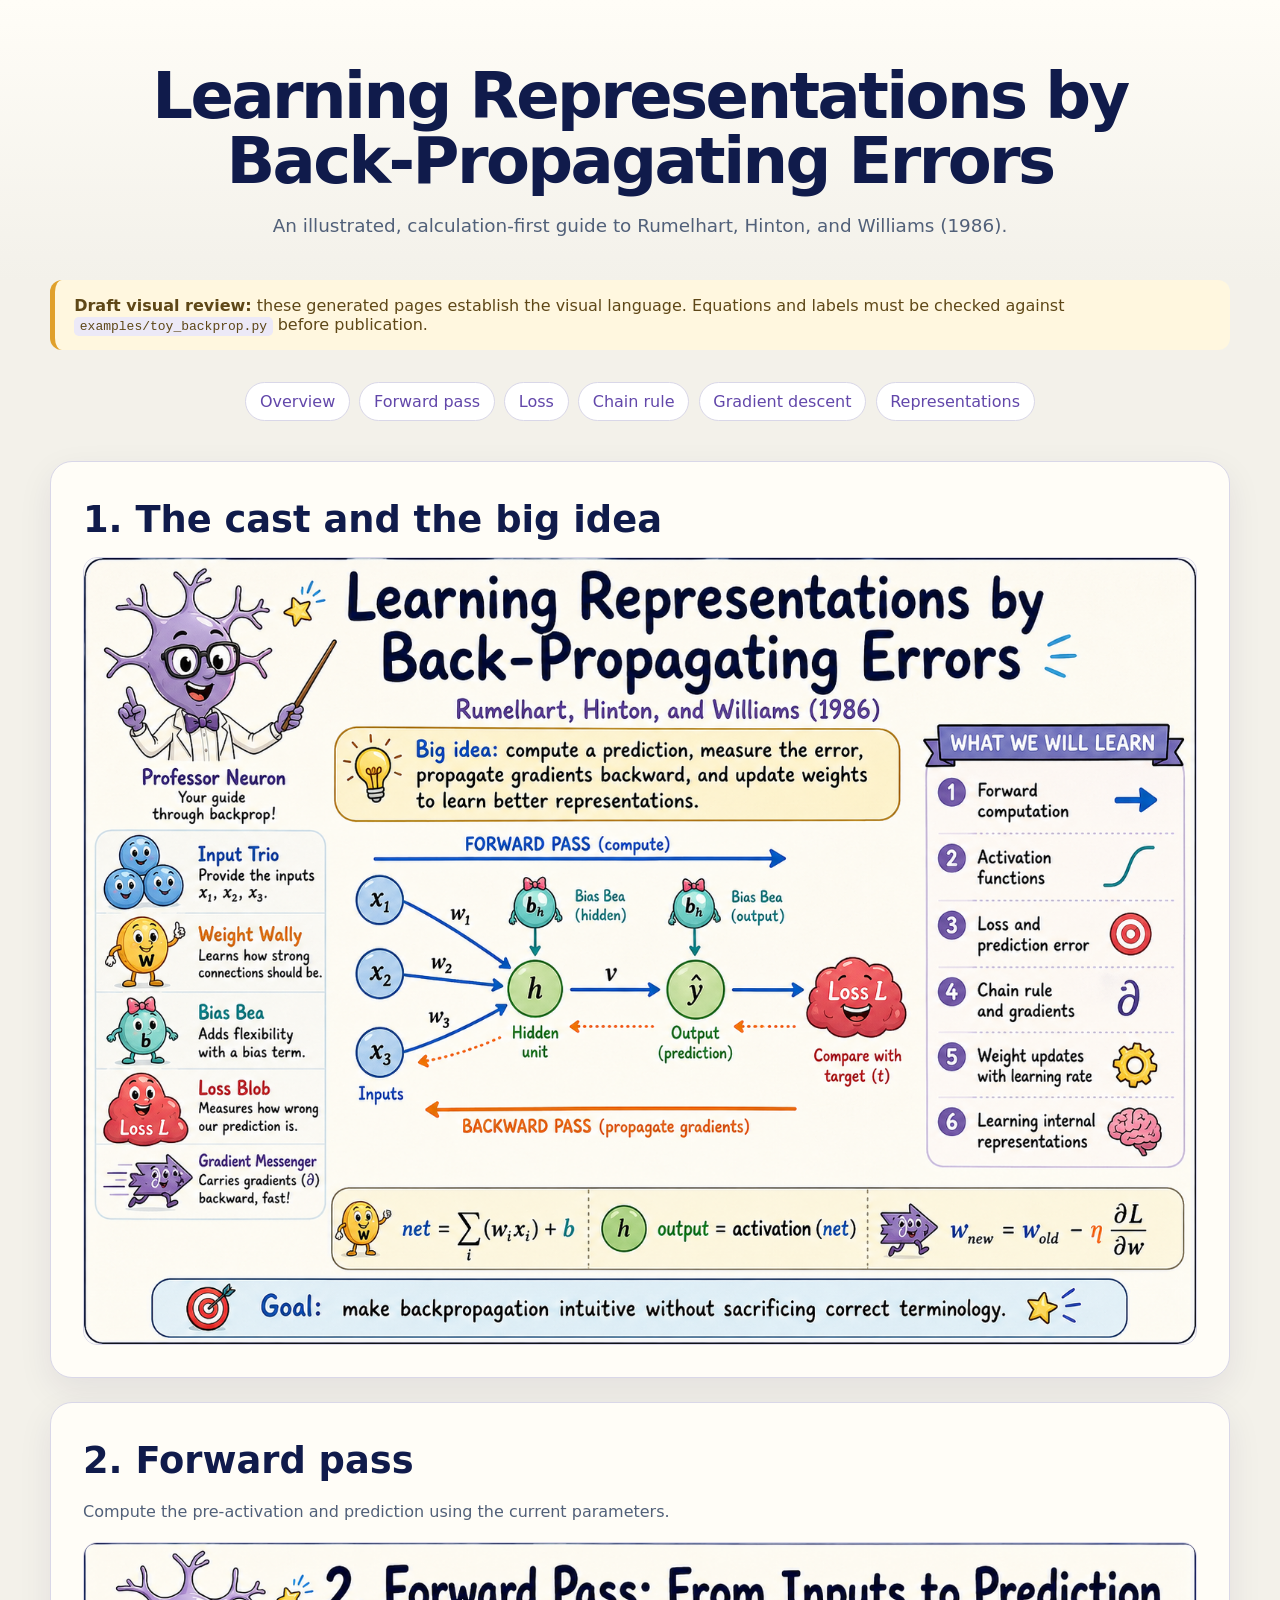
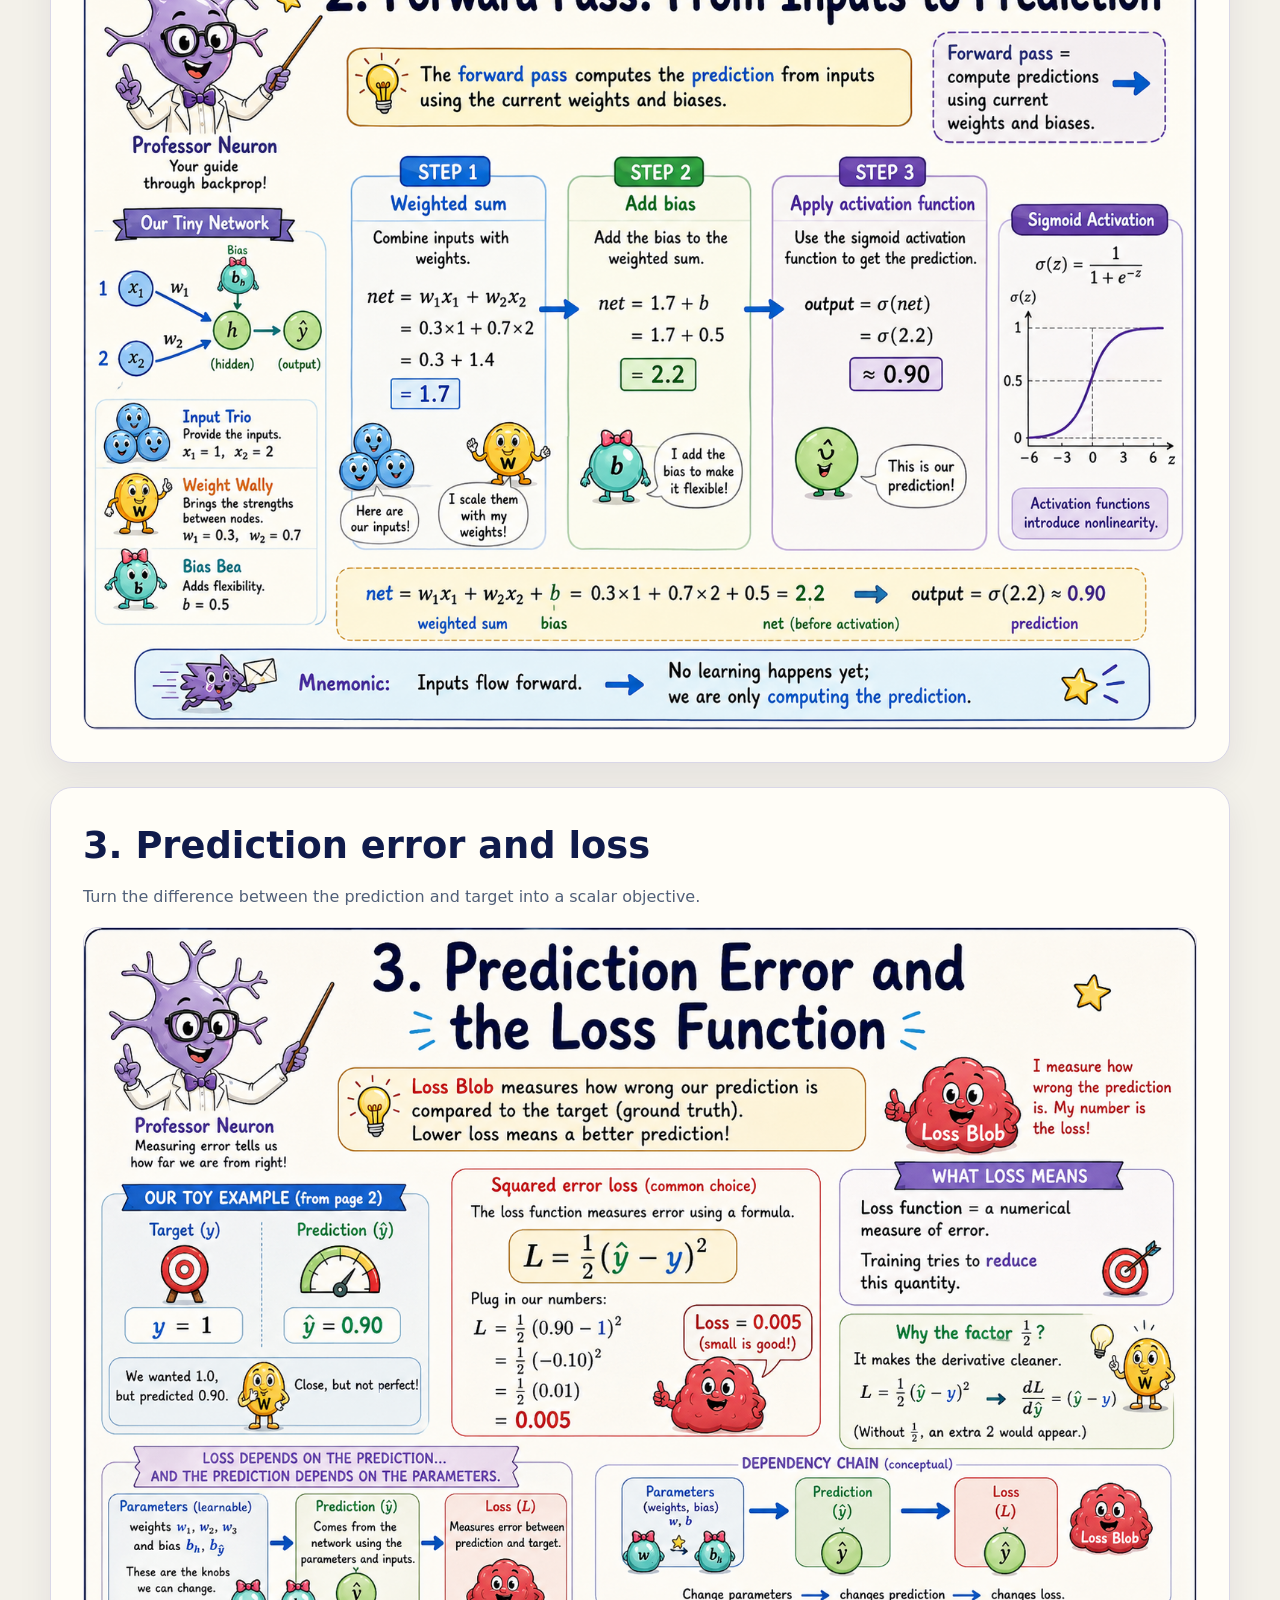
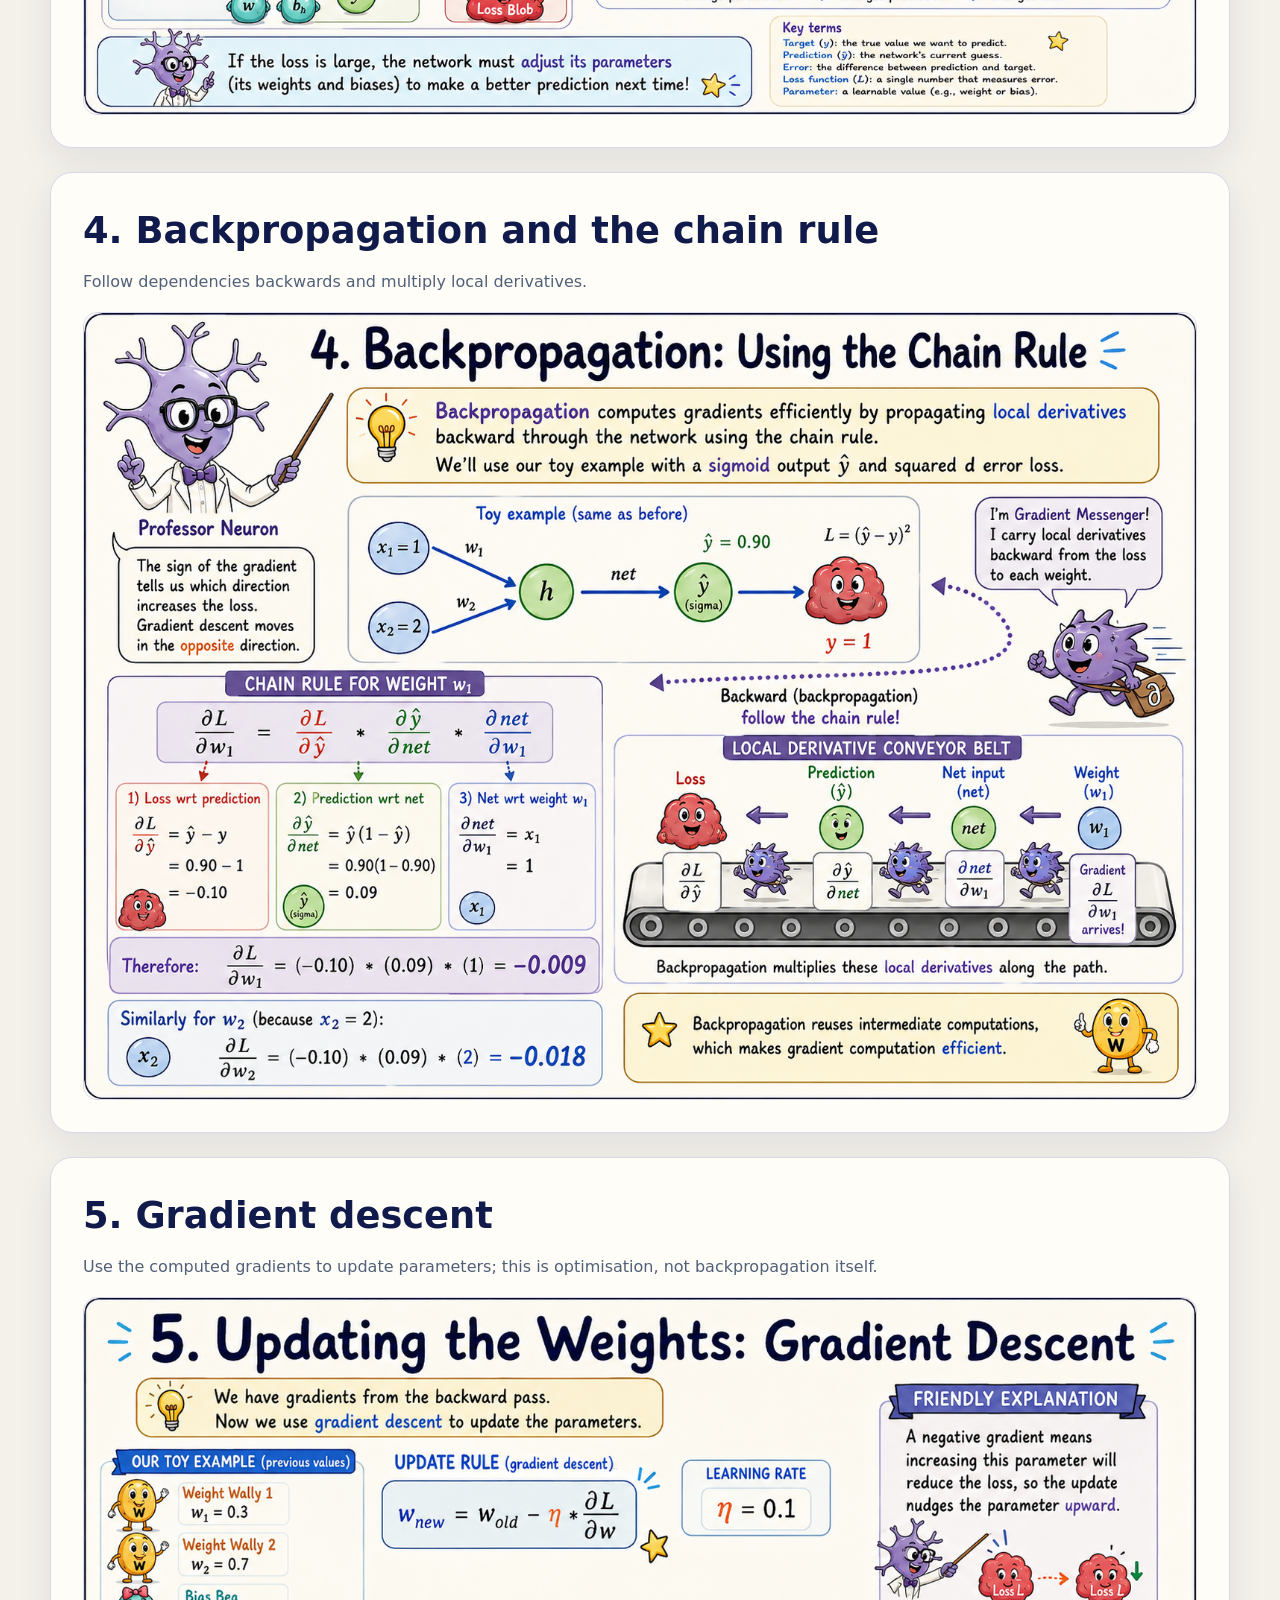
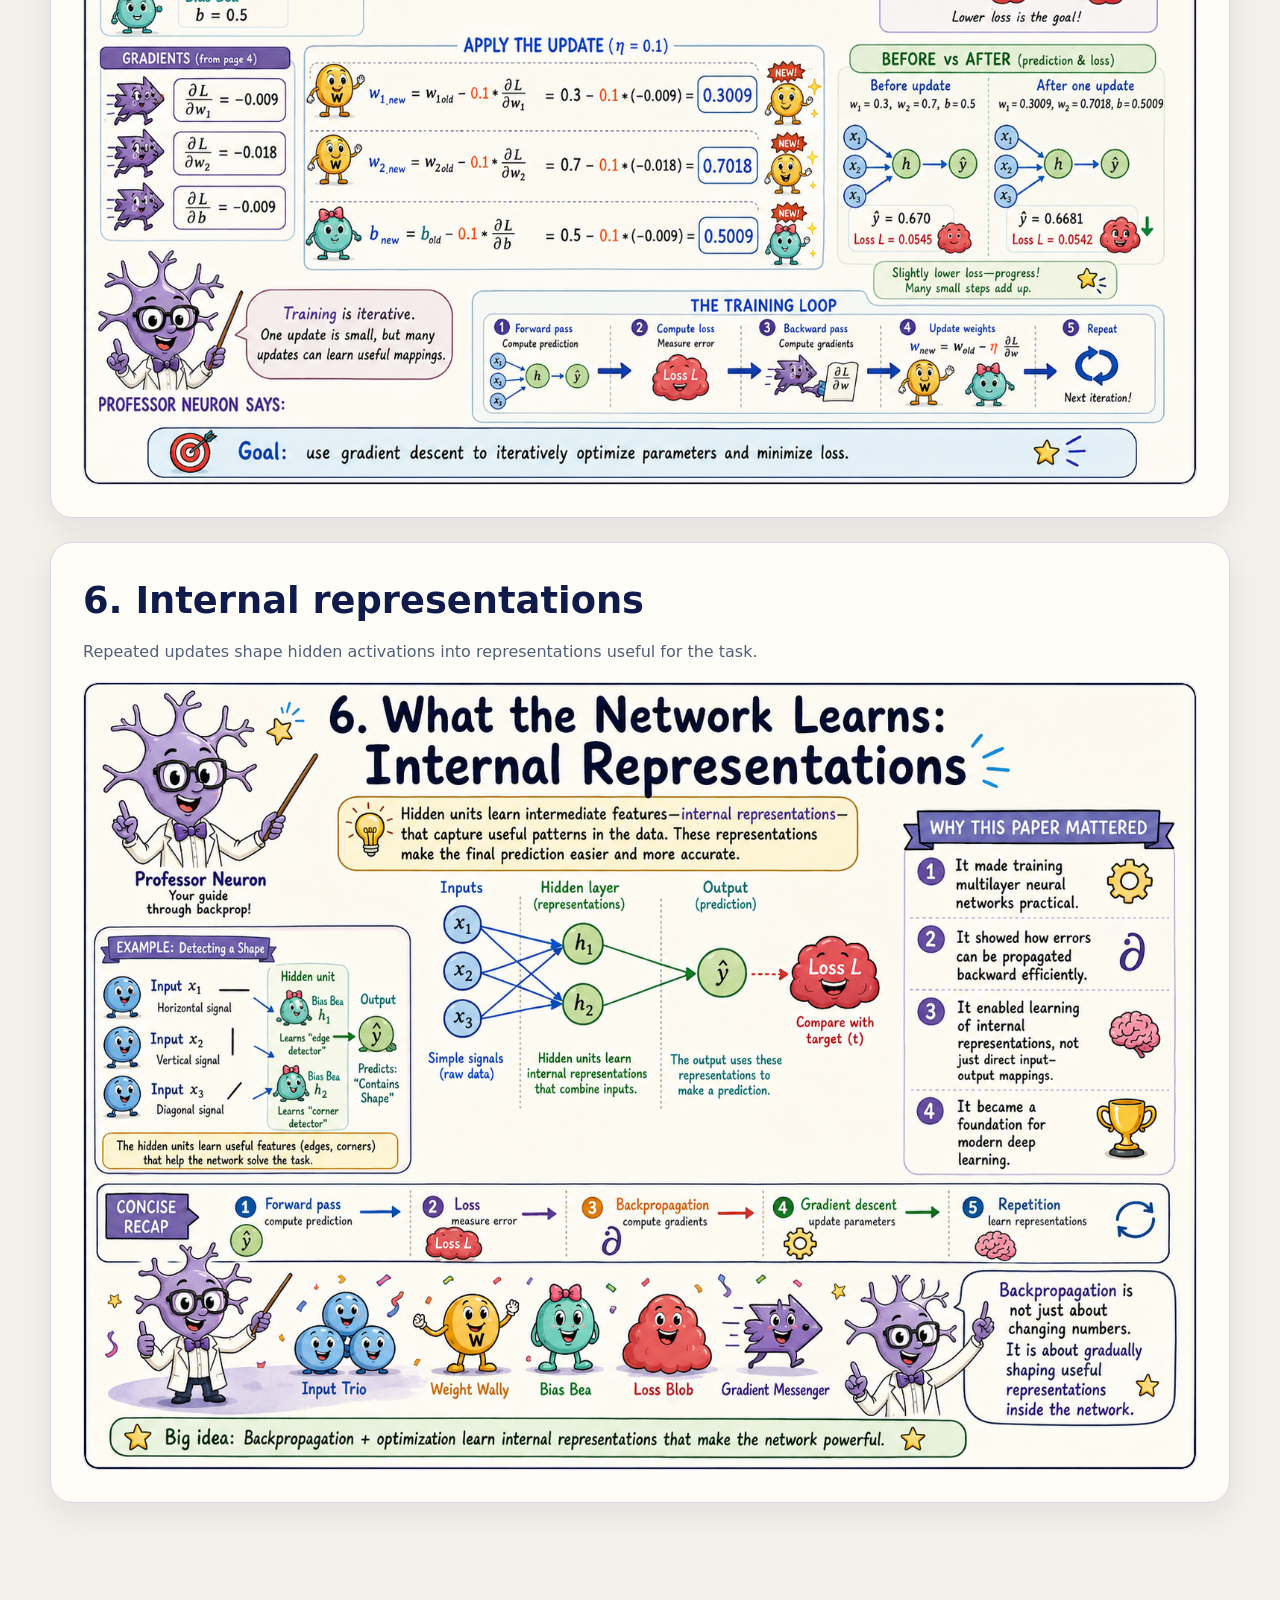
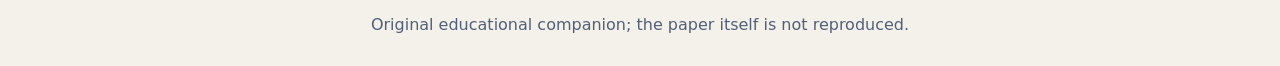
==== site/index.html @ 4c9611f1 "Initial commit" ====
<!doctype html>
<html lang="en">
<head>
  <meta charset="utf-8">
  <meta name="viewport" content="width=device-width, initial-scale=1">
  <title>Learning Representations by Back-Propagating Errors</title>
  <style>
    :root { color-scheme: light; --ink:#101b4b; --muted:#516079; --paper:#fffdf7; --accent:#6247aa; --line:#d9d7e8; }
    * { box-sizing: border-box; }
    body { margin:0; font-family: Inter, ui-sans-serif, system-ui, -apple-system, BlinkMacSystemFont, "Segoe UI", sans-serif; color:var(--ink); background:#f3f1ea; }
    header { padding:4rem 1.5rem 2.5rem; text-align:center; background:linear-gradient(180deg,#fffdf7,#f3f1ea); }
    h1 { max-width:980px; margin:0 auto 1rem; font-size:clamp(2.1rem,5vw,4.8rem); line-height:1.02; letter-spacing:-0.04em; }
    header p { max-width:780px; margin:0 auto; color:var(--muted); font-size:1.15rem; line-height:1.6; }
    main { width:min(1180px,calc(100% - 2rem)); margin:0 auto 5rem; }
    nav { display:flex; flex-wrap:wrap; justify-content:center; gap:.6rem; margin:0 0 2.5rem; }
    nav a { color:var(--accent); text-decoration:none; background:white; border:1px solid var(--line); padding:.55rem .85rem; border-radius:999px; }
    section { background:var(--paper); border:1px solid var(--line); border-radius:22px; padding:clamp(1rem,3vw,2rem); margin:1.5rem 0; box-shadow:0 12px 34px rgba(38,31,75,.08); }
    section h2 { margin:.25rem 0 1rem; font-size:clamp(1.5rem,3vw,2.3rem); }
    section p { color:var(--muted); line-height:1.7; }
    img { display:block; width:100%; height:auto; border-radius:14px; border:1px solid var(--line); background:white; }
    .warning { border-left:5px solid #e0a02b; padding:1rem 1.2rem; background:#fff7df; border-radius:12px; color:#5e4717; margin-bottom:2rem; }
    code { background:#ece9f7; padding:.12rem .35rem; border-radius:.3rem; }
    footer { text-align:center; color:var(--muted); padding:2rem; }
  </style>
</head>
<body>
  <header>
    <h1>Learning Representations by Back-Propagating Errors</h1>
    <p>An illustrated, calculation-first guide to Rumelhart, Hinton, and Williams (1986).</p>
  </header>
  <main>
    <div class="warning"><strong>Draft visual review:</strong> these generated pages establish the visual language. Equations and labels must be checked against <code>examples/toy_backprop.py</code> before publication.</div>
    <nav>
      <a href="#overview">Overview</a><a href="#forward">Forward pass</a><a href="#loss">Loss</a><a href="#chain">Chain rule</a><a href="#update">Gradient descent</a><a href="#representations">Representations</a>
    </nav>
    <section id="overview"><h2>1. The cast and the big idea</h2><img src="../assets/drafts/page-01-overview.png" alt="Overview of backpropagation and recurring characters"></section>
    <section id="forward"><h2>2. Forward pass</h2><p>Compute the pre-activation and prediction using the current parameters.</p><img src="../assets/drafts/page-02-forward-pass.png" alt="Illustrated forward pass"></section>
    <section id="loss"><h2>3. Prediction error and loss</h2><p>Turn the difference between the prediction and target into a scalar objective.</p><img src="../assets/drafts/page-03-loss.png" alt="Illustrated loss calculation"></section>
    <section id="chain"><h2>4. Backpropagation and the chain rule</h2><p>Follow dependencies backwards and multiply local derivatives.</p><img src="../assets/drafts/page-04-chain-rule.png" alt="Illustrated chain rule and gradient flow"></section>
    <section id="update"><h2>5. Gradient descent</h2><p>Use the computed gradients to update parameters; this is optimisation, not backpropagation itself.</p><img src="../assets/drafts/page-05-gradient-descent.png" alt="Illustrated parameter updates"></section>
    <section id="representations"><h2>6. Internal representations</h2><p>Repeated updates shape hidden activations into representations useful for the task.</p><img src="../assets/drafts/page-06-representations.png" alt="Illustrated internal representation learning"></section>
  </main>
  <footer>Original educational companion; the paper itself is not reproduced.</footer>
</body>
</html>
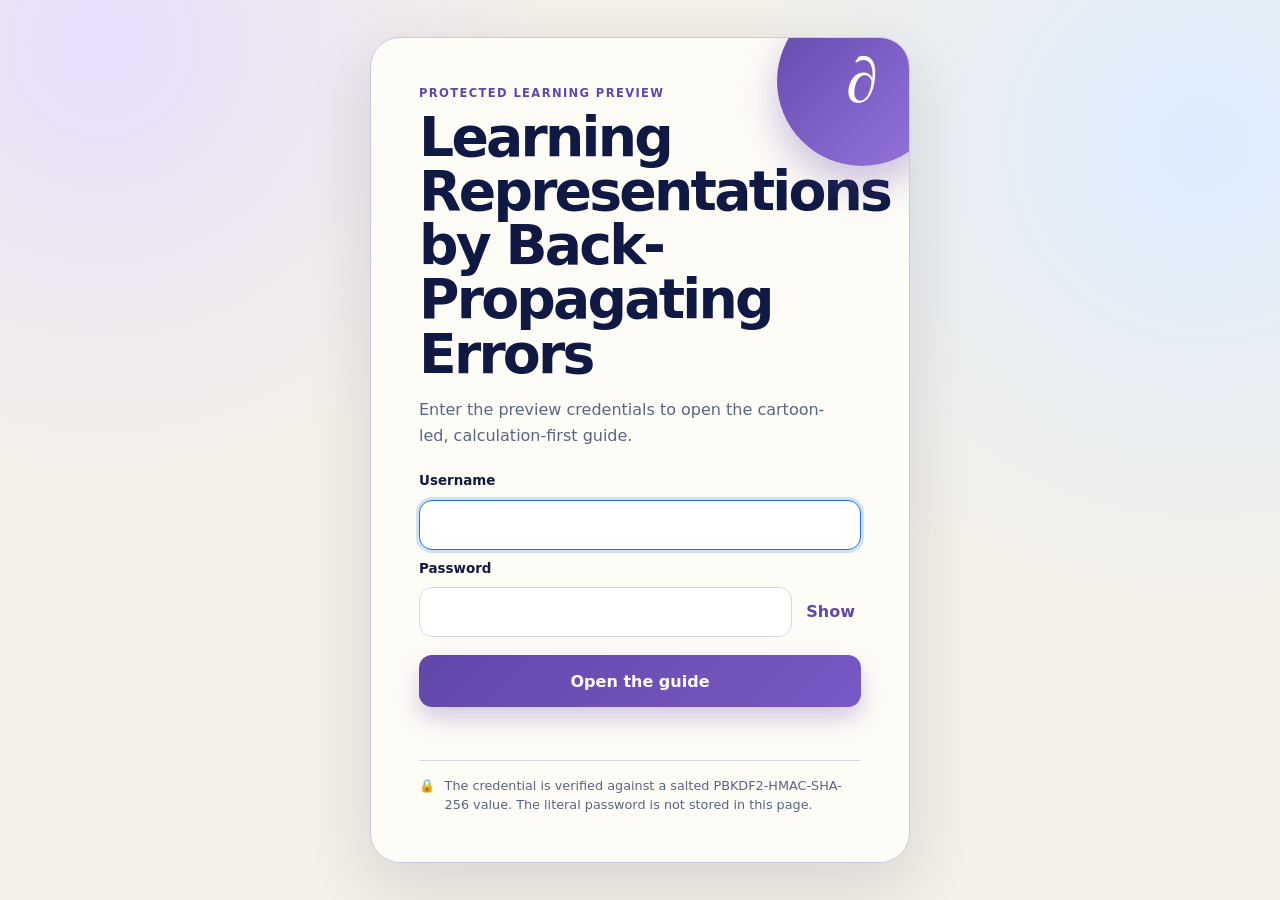
==== commit 5775d758: "Turn illustrated guide into gated public website" ====
--- a/site/index.html
+++ b/site/index.html
@@ -2,44 +2,60 @@
 <html lang="en">
 <head>
   <meta charset="utf-8">
-  <meta name="viewport" content="width=device-width, initial-scale=1">
-  <title>Learning Representations by Back-Propagating Errors</title>
-  <style>
-    :root { color-scheme: light; --ink:#101b4b; --muted:#516079; --paper:#fffdf7; --accent:#6247aa; --line:#d9d7e8; }
-    * { box-sizing: border-box; }
-    body { margin:0; font-family: Inter, ui-sans-serif, system-ui, -apple-system, BlinkMacSystemFont, "Segoe UI", sans-serif; color:var(--ink); background:#f3f1ea; }
-    header { padding:4rem 1.5rem 2.5rem; text-align:center; background:linear-gradient(180deg,#fffdf7,#f3f1ea); }
-    h1 { max-width:980px; margin:0 auto 1rem; font-size:clamp(2.1rem,5vw,4.8rem); line-height:1.02; letter-spacing:-0.04em; }
-    header p { max-width:780px; margin:0 auto; color:var(--muted); font-size:1.15rem; line-height:1.6; }
-    main { width:min(1180px,calc(100% - 2rem)); margin:0 auto 5rem; }
-    nav { display:flex; flex-wrap:wrap; justify-content:center; gap:.6rem; margin:0 0 2.5rem; }
-    nav a { color:var(--accent); text-decoration:none; background:white; border:1px solid var(--line); padding:.55rem .85rem; border-radius:999px; }
-    section { background:var(--paper); border:1px solid var(--line); border-radius:22px; padding:clamp(1rem,3vw,2rem); margin:1.5rem 0; box-shadow:0 12px 34px rgba(38,31,75,.08); }
-    section h2 { margin:.25rem 0 1rem; font-size:clamp(1.5rem,3vw,2.3rem); }
-    section p { color:var(--muted); line-height:1.7; }
-    img { display:block; width:100%; height:auto; border-radius:14px; border:1px solid var(--line); background:white; }
-    .warning { border-left:5px solid #e0a02b; padding:1rem 1.2rem; background:#fff7df; border-radius:12px; color:#5e4717; margin-bottom:2rem; }
-    code { background:#ece9f7; padding:.12rem .35rem; border-radius:.3rem; }
-    footer { text-align:center; color:var(--muted); padding:2rem; }
+  <meta name="viewport" content="width=device-width,initial-scale=1">
+  <meta name="description" content="An illustrated guide to Learning Representations by Back-Propagating Errors.">
+  <meta http-equiv="Content-Security-Policy" content="default-src 'self'; script-src 'nonce-backprop'; style-src 'nonce-backprop'; img-src 'self' data:; connect-src 'self'; object-src 'none'; base-uri 'none'; form-action 'self'">
+  <title>Backpropagation, From the Ground Up</title>
+  <style nonce="backprop">
+    :root{--ink:#101943;--muted:#5b6580;--paper:#fffdf8;--canvas:#f4f0e7;--purple:#6247aa;--blue:#1d70d6;--teal:#0d8b83;--gold:#e5a928;--red:#cc4e55;--line:#dad7e6;--shadow:0 22px 65px rgba(30,24,65,.13)}
+    *{box-sizing:border-box}html{scroll-behavior:smooth}body{margin:0;font-family:Inter,ui-sans-serif,system-ui,-apple-system,"Segoe UI",sans-serif;color:var(--ink);background:radial-gradient(circle at 8% 5%,#e7dffc 0,transparent 28rem),radial-gradient(circle at 94% 16%,#dcecff 0,transparent 30rem),var(--canvas)}
+    button,input{font:inherit}button{cursor:pointer}[hidden]{display:none!important}a{color:inherit}.eyebrow{color:var(--purple);font-size:.72rem;font-weight:850;letter-spacing:.12em;text-transform:uppercase}
+    .login{min-height:100vh;display:grid;place-items:center;padding:1.25rem}.card{position:relative;width:min(540px,100%);overflow:hidden;padding:clamp(1.5rem,5vw,3rem);border:1px solid #cfc8e4;border-radius:30px;background:rgba(255,253,248,.95);box-shadow:var(--shadow)}
+    .orb{position:absolute;right:-38px;top:-42px;width:170px;height:170px;border-radius:50%;display:grid;place-items:center;color:#fff;font:700 4rem Georgia;background:linear-gradient(135deg,var(--purple),#9877df);box-shadow:0 18px 40px #6247aa55}.card h1{max-width:430px;margin:.65rem 0 1rem;font-size:clamp(2rem,7vw,3.45rem);line-height:.98;letter-spacing:-.05em}.intro{max-width:430px;color:var(--muted);line-height:1.65}
+    form{position:relative;z-index:2;display:grid;gap:.7rem;margin-top:1.5rem}label{font-size:.84rem;font-weight:800}input{width:100%;min-height:50px;padding:.8rem .95rem;border:1px solid var(--line);border-radius:13px;background:#fff;color:var(--ink)}input:focus{outline:3px solid #1d70d630;border-color:var(--blue)}.pw{display:grid;grid-template-columns:1fr auto;gap:.5rem}.show,.lock{border:0;background:transparent;color:var(--purple);font-weight:800}.primary{min-height:52px;margin-top:.45rem;border:0;border-radius:13px;color:#fff;font-weight:850;background:linear-gradient(135deg,var(--purple),#7959c4);box-shadow:0 12px 25px #6247aa44}.primary:disabled{opacity:.65}.status{min-height:1.3rem;margin:.1rem 0;color:var(--red);font-size:.88rem;font-weight:750}.security{display:flex;gap:.6rem;margin-top:1.1rem;padding-top:1rem;border-top:1px solid var(--line);color:var(--muted);font-size:.8rem;line-height:1.45}
+    .top{position:sticky;top:0;z-index:20;display:flex;align-items:center;justify-content:space-between;min-height:68px;padding:.7rem clamp(1rem,4vw,3rem);border-bottom:1px solid #dad7e6cc;background:#fffdf8e8;backdrop-filter:blur(14px)}.brand{display:flex;align-items:center;gap:.7rem;text-decoration:none}.mark{display:grid;place-items:center;width:42px;height:42px;border-radius:13px;color:#fff;font:700 1.7rem Georgia;background:var(--purple)}.brand strong,.brand small{display:block}.brand small{color:var(--muted)}
+    .layout{display:grid;grid-template-columns:270px minmax(0,980px);gap:clamp(1rem,4vw,3rem);width:min(1340px,calc(100% - 2rem));margin:2rem auto 5rem;align-items:start}.side{position:sticky;top:92px}.side p{color:var(--muted);font-size:.9rem;line-height:1.5}.nav{display:grid;gap:.45rem}.nav a{display:grid;grid-template-columns:34px 1fr;align-items:center;gap:.6rem;padding:.7rem;border:1px solid transparent;border-radius:13px;text-decoration:none;font-size:.88rem;font-weight:750}.nav a:hover{border-color:var(--line);background:#ffffffaa}.n{display:grid;place-items:center;width:32px;height:32px;border-radius:10px;color:var(--purple);background:#6247aa14}
+    .hero,.chapter,.lab{scroll-margin-top:88px;margin-bottom:1.4rem;padding:clamp(1.15rem,4vw,2.5rem);border:1px solid var(--line);border-radius:24px;background:var(--paper);box-shadow:0 15px 48px #241d4a12}.hero{position:relative;overflow:hidden;padding:clamp(1.4rem,5vw,3.6rem)}.hero:after{content:"∂";position:absolute;right:-2rem;bottom:-5rem;color:#6247aa0d;font:700 20rem Georgia}.hero h1{position:relative;max-width:800px;margin:.65rem 0 1rem;font-size:clamp(2.6rem,7vw,5.4rem);line-height:.96;letter-spacing:-.055em}.lead{max-width:740px;color:var(--muted);font-size:clamp(1rem,2vw,1.25rem);line-height:1.7}.pills{display:flex;flex-wrap:wrap;gap:.5rem}.pills span{padding:.48rem .7rem;border-radius:999px;color:var(--purple);background:#6247aa14;font-size:.82rem;font-weight:750}
+    .heading{display:grid;grid-template-columns:auto 1fr;gap:1rem}.num{display:grid;place-items:center;width:48px;height:48px;border-radius:15px;color:#fff;background:var(--purple);font-weight:900}.kicker{color:var(--purple);font-size:.72rem;font-weight:850;letter-spacing:.1em;text-transform:uppercase}.heading h2{margin:.2rem 0 .4rem;font-size:clamp(1.8rem,4vw,3rem);letter-spacing:-.035em}.summary{margin:0;color:var(--muted);line-height:1.6}.chapter img{display:block;width:100%;height:auto;margin:1.4rem 0;border:1px solid var(--line);border-radius:18px;background:#f0edf6}.copy{color:#293451;font-size:1.01rem;line-height:1.75}.copy h3{margin:1.5rem 0 .5rem;color:var(--ink)}.copy p{margin:.72rem 0}.copy ul{padding-left:1.25rem}.copy li{margin:.4rem 0}.copy blockquote{margin:1rem 0;padding:.8rem 1rem;border-left:4px solid var(--gold);background:#fff7df}.copy pre{overflow:auto;padding:1rem;border-radius:13px;color:#f8f8ff;background:#171b37}.copy code{font-family:ui-monospace,SFMono-Regular,Menlo,monospace}.copy :not(pre)>code{padding:.12rem .32rem;border-radius:.3rem;color:#49347f;background:#eee9fb}.takeaways{display:grid;gap:.55rem;margin-top:1.2rem;padding:1rem;border-radius:15px;background:#f2f7ff}.takeaways div:before{content:"✓";display:inline-grid;place-items:center;width:22px;height:22px;margin-right:.55rem;border-radius:50%;color:#fff;background:var(--teal);font-size:.72rem;font-weight:900}
+    .labgrid{display:grid;grid-template-columns:1fr 1.2fr;gap:1rem;margin-top:1rem}.controls,.results{padding:1rem;border:1px solid var(--line);border-radius:16px;background:#fff}.controls{display:grid;grid-template-columns:1fr 1fr;gap:.65rem}.controls label{display:grid;gap:.25rem;color:var(--muted);font-size:.76rem}.controls input{min-height:42px}.row{display:flex;justify-content:space-between;gap:1rem;padding:.58rem 0;border-bottom:1px dashed var(--line)}.row:last-child{border:0}.row span{color:var(--muted)}.row strong{font-family:ui-monospace,SFMono-Regular,Menlo,monospace}.equation{margin-top:1rem;padding:1rem;border-radius:14px;color:#fff;background:linear-gradient(135deg,#1b2149,#343d78);font-family:ui-monospace,SFMono-Regular,Menlo,monospace;line-height:1.65}.footer{text-align:center;padding:0 1rem 3rem;color:var(--muted);font-size:.86rem}
+    @media(max-width:930px){.layout{grid-template-columns:1fr}.side{position:static}.nav{display:flex;overflow:auto}.nav a{min-width:165px;border-color:var(--line);background:#ffffff99}.side>p,.side>.eyebrow{display:none}}@media(max-width:650px){.orb{opacity:.25}.brand small{display:none}.heading{grid-template-columns:1fr}.labgrid{grid-template-columns:1fr}.controls{grid-template-columns:1fr 1fr}}
   </style>
 </head>
 <body>
-  <header>
-    <h1>Learning Representations by Back-Propagating Errors</h1>
-    <p>An illustrated, calculation-first guide to Rumelhart, Hinton, and Williams (1986).</p>
-  </header>
-  <main>
-    <div class="warning"><strong>Draft visual review:</strong> these generated pages establish the visual language. Equations and labels must be checked against <code>examples/toy_backprop.py</code> before publication.</div>
-    <nav>
-      <a href="#overview">Overview</a><a href="#forward">Forward pass</a><a href="#loss">Loss</a><a href="#chain">Chain rule</a><a href="#update">Gradient descent</a><a href="#representations">Representations</a>
-    </nav>
-    <section id="overview"><h2>1. The cast and the big idea</h2><img src="../assets/drafts/page-01-overview.png" alt="Overview of backpropagation and recurring characters"></section>
-    <section id="forward"><h2>2. Forward pass</h2><p>Compute the pre-activation and prediction using the current parameters.</p><img src="../assets/drafts/page-02-forward-pass.png" alt="Illustrated forward pass"></section>
-    <section id="loss"><h2>3. Prediction error and loss</h2><p>Turn the difference between the prediction and target into a scalar objective.</p><img src="../assets/drafts/page-03-loss.png" alt="Illustrated loss calculation"></section>
-    <section id="chain"><h2>4. Backpropagation and the chain rule</h2><p>Follow dependencies backwards and multiply local derivatives.</p><img src="../assets/drafts/page-04-chain-rule.png" alt="Illustrated chain rule and gradient flow"></section>
-    <section id="update"><h2>5. Gradient descent</h2><p>Use the computed gradients to update parameters; this is optimisation, not backpropagation itself.</p><img src="../assets/drafts/page-05-gradient-descent.png" alt="Illustrated parameter updates"></section>
-    <section id="representations"><h2>6. Internal representations</h2><p>Repeated updates shape hidden activations into representations useful for the task.</p><img src="../assets/drafts/page-06-representations.png" alt="Illustrated internal representation learning"></section>
-  </main>
-  <footer>Original educational companion; the paper itself is not reproduced.</footer>
+  <section id="login" class="login">
+    <div class="card"><div class="orb" aria-hidden="true">∂</div><div class="eyebrow">Protected learning preview</div><h1>Learning Representations by Back-Propagating Errors</h1><p class="intro">Enter the preview credentials to open the cartoon-led, calculation-first guide.</p>
+      <form id="form"><label for="user">Username</label><input id="user" autocomplete="username" required><label for="pass">Password</label><div class="pw"><input id="pass" type="password" autocomplete="current-password" required><button id="toggle" class="show" type="button">Show</button></div><button id="submit" class="primary" type="submit">Open the guide</button><p id="status" class="status" role="status"></p></form>
+      <div class="security"><span>🔒</span><span>The credential is verified against a salted PBKDF2-HMAC-SHA-256 value. The literal password is not stored in this page.</span></div>
+    </div>
+  </section>
+  <div id="app" hidden><header class="top"><a class="brand" href="#home"><span class="mark">∂</span><span><strong>Backpropagation</strong><small>from the ground up</small></span></a><button id="lock" class="lock">Lock guide</button></header><div class="layout"><aside class="side"><div class="eyebrow">Rumelhart, Hinton &amp; Williams · 1986</div><p>Six visual lessons and one interactive numerical lab.</p><nav id="nav" class="nav"></nav></aside><main id="main"></main></div><footer class="footer">Original educational companion. The paper itself is not reproduced.</footer></div>
+<script nonce="backprop">
+"use strict";
+(()=>{
+const C={hash:"SHA-256",iterations:1200000,salt:"PuFKJcg5B6IFHZd9eqEKs1AAB0yGXLC0KQkvTUlfdWE=",verifier:"7F/CURC/Ommq1ugtkSfgGjCeWifK3JFQWtV3zwiS/vg="};
+const chapters=[
+["big-idea","The problem","The big idea","Why hidden units need a learning signal and how reverse differentiation supplies it.","../lessons/01-big-idea.md","../assets/drafts/page-01-overview.png",["Separate prediction, loss, gradient computation, and optimisation.","Backpropagation propagates derivatives—not the raw loss value."]],
+["forward-pass","Compute","Forward pass","Use the current inputs, weights, and bias to compute a prediction.","../lessons/02-forward-pass.md","../assets/drafts/page-02-forward-pass.png",["The pre-activation is the weighted sum plus bias.","No parameter learning happens during the forward pass alone."]],
+["loss","Measure","Prediction error and loss","Turn the prediction-target difference into one scalar objective.","../lessons/03-loss.md","../assets/drafts/page-03-loss.png",["Residual, loss, and gradient are distinct quantities.","The factor one-half makes the derivative cleaner."]],
+["chain-rule","Differentiate","Backpropagation and the chain rule","Follow the dependency graph backwards and combine local derivatives.","../lessons/04-chain-rule.md","../assets/drafts/page-04-chain-rule.png",["Gradients combine local derivatives along dependency paths.","Reverse-mode differentiation reuses forward intermediates."]],
+["gradient-descent","Optimise","Updating the parameters","Use the gradient to take a small loss-reducing step.","../lessons/05-gradient-descent.md","../assets/drafts/page-05-gradient-descent.png",["Backpropagation computes gradients; gradient descent applies them.","The gradient sign describes local change."]],
+["representations","Learn","Internal representations","See how repeated updates shape hidden activations into useful features.","../lessons/06-representations.md","../assets/drafts/page-06-representations.png",["A hidden activation vector is an internal representation.","Human-readable features are examples, not guarantees."]]
+];
+const $=id=>document.getElementById(id),login=$("login"),app=$("app"),form=$("form"),user=$("user"),pass=$("pass"),status=$("status"),submit=$("submit"),main=$("main"),nav=$("nav");let failures=0;
+const b64=s=>Uint8Array.from(atob(s),c=>c.charCodeAt(0));
+const equal=(a,b)=>{let d=a.length^b.length,n=Math.max(a.length,b.length);for(let i=0;i<n;i++)d|=(a[i]||0)^(b[i]||0);return d===0};
+async function verify(u,p){const secret=new TextEncoder().encode(`${u.trim().toLowerCase()}\0${p}`),material=await crypto.subtle.importKey("raw",secret,"PBKDF2",false,["deriveBits"]),bits=await crypto.subtle.deriveBits({name:"PBKDF2",hash:C.hash,salt:b64(C.salt),iterations:C.iterations},material,256);return equal(new Uint8Array(bits),b64(C.verifier))}
+const esc=s=>s.replaceAll("&","&amp;").replaceAll("<","&lt;").replaceAll(">","&gt;");
+function md(text){let out=[],p=[],list=[],code=[],quote=[],inside=false;const fp=()=>{if(p.length){out.push(`<p>${inline(p.join(" "))}</p>`);p=[]}},fl=()=>{if(list.length){out.push(`<ul>${list.map(x=>`<li>${inline(x)}</li>`).join("")}</ul>`);list=[]}},fq=()=>{if(quote.length){out.push(`<blockquote>${inline(quote.join(" "))}</blockquote>`);quote=[]}},inline=s=>esc(s).replace(/`([^`]+)`/g,"<code>$1</code>").replace(/\*\*([^*]+)\*\*/g,"<strong>$1</strong>");for(const l of text.split(/\r?\n/)){if(l.startsWith("```")){if(inside){out.push(`<pre><code>${esc(code.join("\n"))}</code></pre>`);code=[]}else{fp();fl();fq()}inside=!inside;continue}if(inside){code.push(l);continue}if(!l.trim()){fp();fl();fq();continue}if(l.startsWith("# "))continue;if(l.startsWith("## ")||l.startsWith("### ")){fp();fl();fq();out.push(`<h3>${inline(l.replace(/^#+\s/,""))}</h3>`)}else if(l.startsWith("- ")){fp();fq();list.push(l.slice(2))}else if(l.startsWith("> ")){fp();fl();quote.push(l.slice(2))}else p.push(l.trim())}fp();fl();fq();return out.join("")}
+function hero(){return `<section id="home" class="hero"><div class="eyebrow">An illustrated companion to the 1986 paper</div><h1>Learning representations, one derivative at a time.</h1><p class="lead">Build an exact mental model of the forward pass, loss, chain rule, reverse gradient flow, parameter updates, and the internal representations that emerge from training.</p><div class="pills"><span>Cartoon memory aids</span><span>Small numerical example</span><span>Correct terminology</span><span>Interactive gradient lab</span></div></section>`}
+async function render(){main.innerHTML=hero();nav.innerHTML='<a href="#home"><span class="n">⌂</span>Start here</a>';for(let i=0;i<chapters.length;i++){const [id,kicker,title,summary,lesson,image,takes]=chapters[i],response=await fetch(lesson,{cache:"no-cache"}),text=response.ok?await response.text():"## Lesson text unavailable\nThe Markdown source could not be loaded.";nav.insertAdjacentHTML("beforeend",`<a href="#${id}"><span class="n">${i+1}</span>${title}</a>`);main.insertAdjacentHTML("beforeend",`<article id="${id}" class="chapter"><div class="heading"><span class="num">${i+1}</span><div><span class="kicker">${kicker}</span><h2>${title}</h2><p class="summary">${summary}</p></div></div><img src="${image}" alt="Illustrated ${title}"><div class="copy">${md(text)}</div><div class="takeaways">${takes.map(x=>`<div>${x}</div>`).join("")}</div></article>`)}main.insertAdjacentHTML("beforeend",lab());wireLab()}
+function lab(){const names={x1:"Input x₁",x2:"Input x₂",w1:"Weight w₁",w2:"Weight w₂",bias:"Bias b",target:"Target y",rate:"Learning rate η"};return `<section id="toy-lab" class="lab"><div class="eyebrow">Executable intuition</div><h2>Toy backpropagation lab</h2><p class="summary">Change the values and observe the forward pass, gradients, and one update.</p><div class="labgrid"><div class="controls">${Object.entries(names).map(([k,v])=>`<label>${v}<input id="v-${k}" type="number" step="0.01"></label>`).join("")}</div><div class="results">${[["z","Pre-activation z"],["pred","Prediction ŷ"],["loss","Loss L"],["g1","∂L/∂w₁"],["g2","∂L/∂w₂"],["gb","∂L/∂b"],["newLoss","Loss after update"]].map(([k,v])=>`<div class="row"><span>${v}</span><strong id="r-${k}">—</strong></div>`).join("")}</div></div><div id="eq" class="equation"></div></section>`}
+function wireLab(){const defaults={x1:1,x2:2,w1:.3,w2:.7,bias:.5,target:1,rate:.1};for(const[k,v]of Object.entries(defaults))$("v-"+k).value=v;const calc=()=>{const v=k=>Number($("v-"+k).value),x1=v("x1"),x2=v("x2"),w1=v("w1"),w2=v("w2"),b=v("bias"),y=v("target"),eta=v("rate"),sig=z=>1/(1+Math.exp(-z)),z=w1*x1+w2*x2+b,p=sig(z),res=p-y,L=.5*res**2,c=res*p*(1-p),g1=c*x1,g2=c*x2,gb=c,np=sig((w1-eta*g1)*x1+(w2-eta*g2)*x2+(b-eta*gb)),newLoss=.5*(np-y)**2,values={z,pred:p,loss:L,g1,g2,gb,newLoss};for(const[k,val]of Object.entries(values))$("r-"+k).textContent=val.toFixed(8);$("eq").textContent=`z = ${w1}×${x1} + ${w2}×${x2} + ${b} = ${z.toFixed(5)} → ŷ = ${p.toFixed(8)} → L = ${L.toFixed(8)}`};document.querySelectorAll(".controls input").forEach(x=>x.addEventListener("input",calc));calc()}
+async function open(){login.hidden=true;app.hidden=false;await render();location.hash=location.hash||"#home"}
+form.addEventListener("submit",async e=>{e.preventDefault();if(!user.value||!pass.value){status.textContent="Enter both the username and password.";return}submit.disabled=true;status.textContent="Verifying credentials…";try{if(await verify(user.value,pass.value)){failures=0;sessionStorage.setItem("backprop-auth",Date.now().toString());pass.value="";await open()}else{failures++;await new Promise(r=>setTimeout(r,Math.min(5000,500*2**Math.min(failures,4))));status.textContent="The username or password is incorrect.";pass.value=""}}catch(err){console.error(err);status.textContent="The guide could not be opened."}finally{submit.disabled=false}});
+$("toggle").addEventListener("click",()=>{const show=pass.type==="password";pass.type=show?"text":"password";$("toggle").textContent=show?"Hide":"Show"});$("lock").addEventListener("click",()=>{sessionStorage.removeItem("backprop-auth");location.reload()});
+const saved=Number(sessionStorage.getItem("backprop-auth"));if(saved&&Date.now()-saved<8*60*60*1000)open();else user.focus();
+})();
+</script>
 </body>
 </html>
